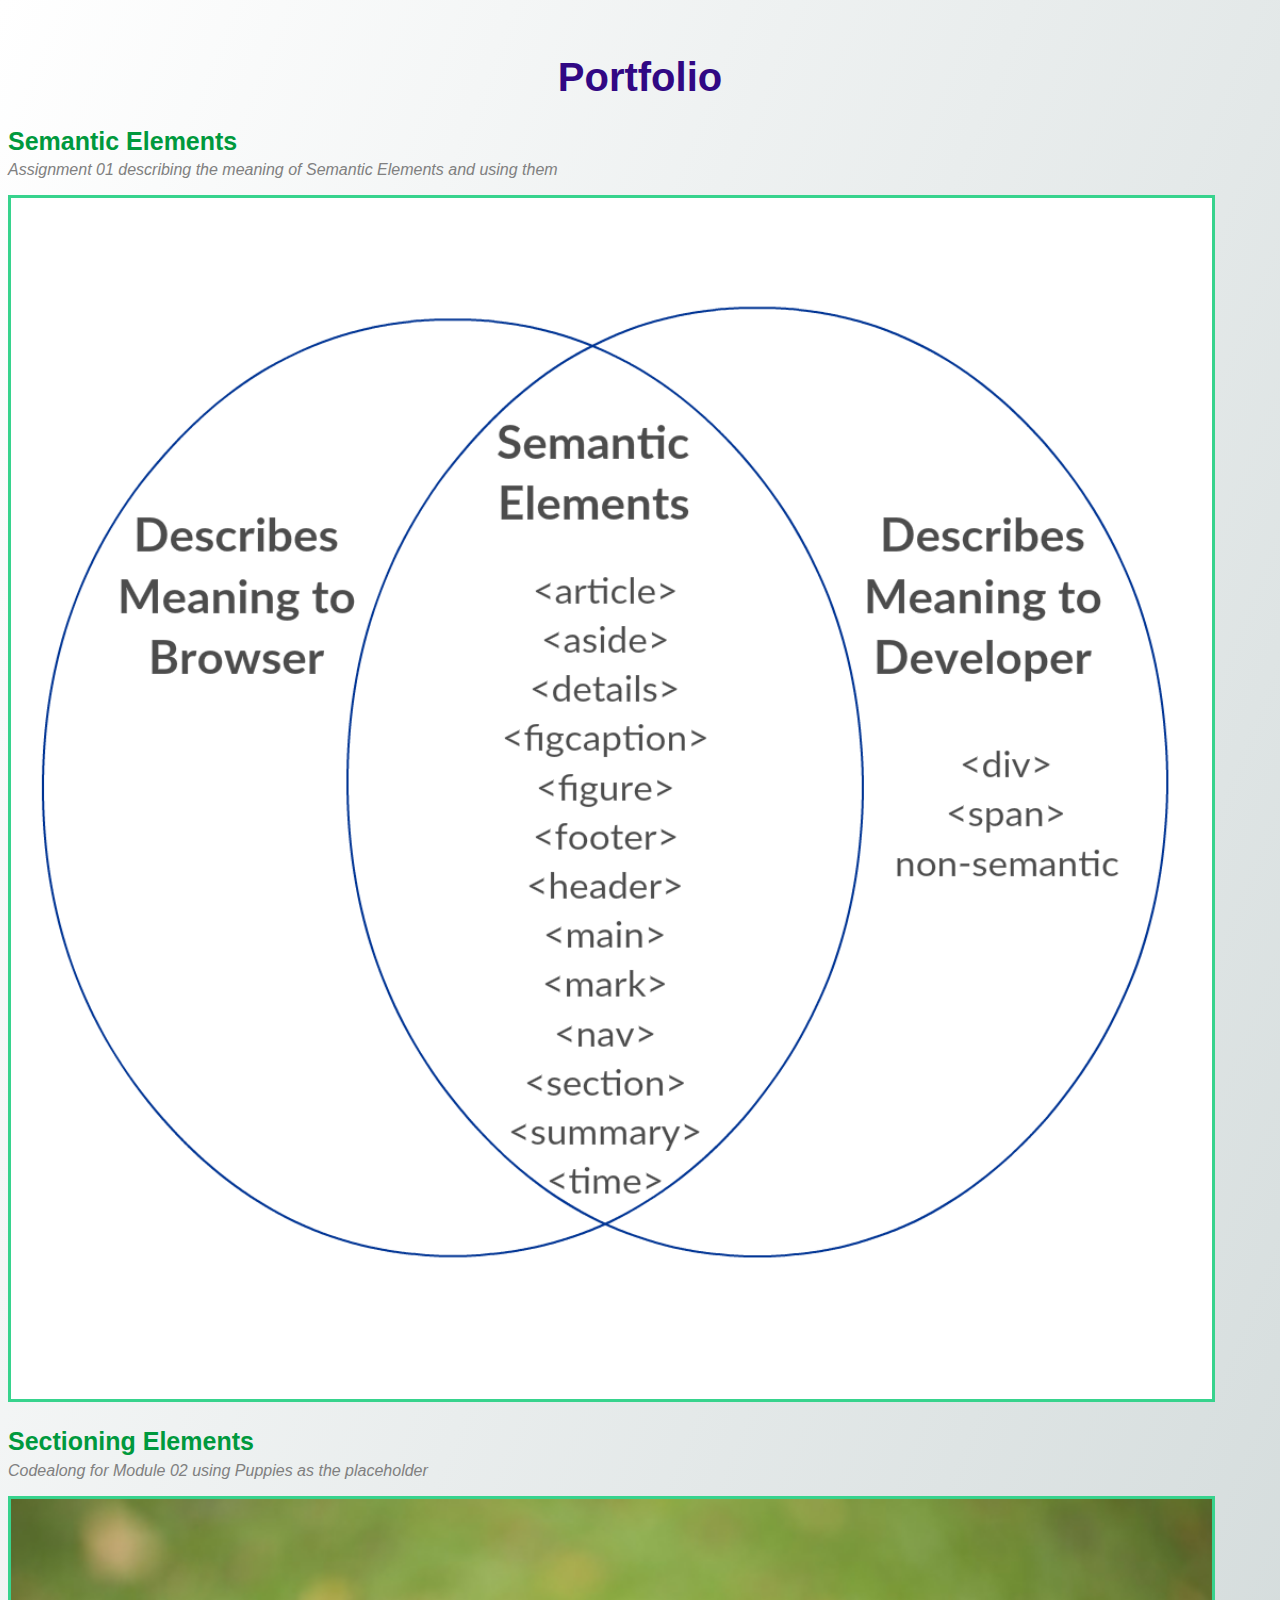
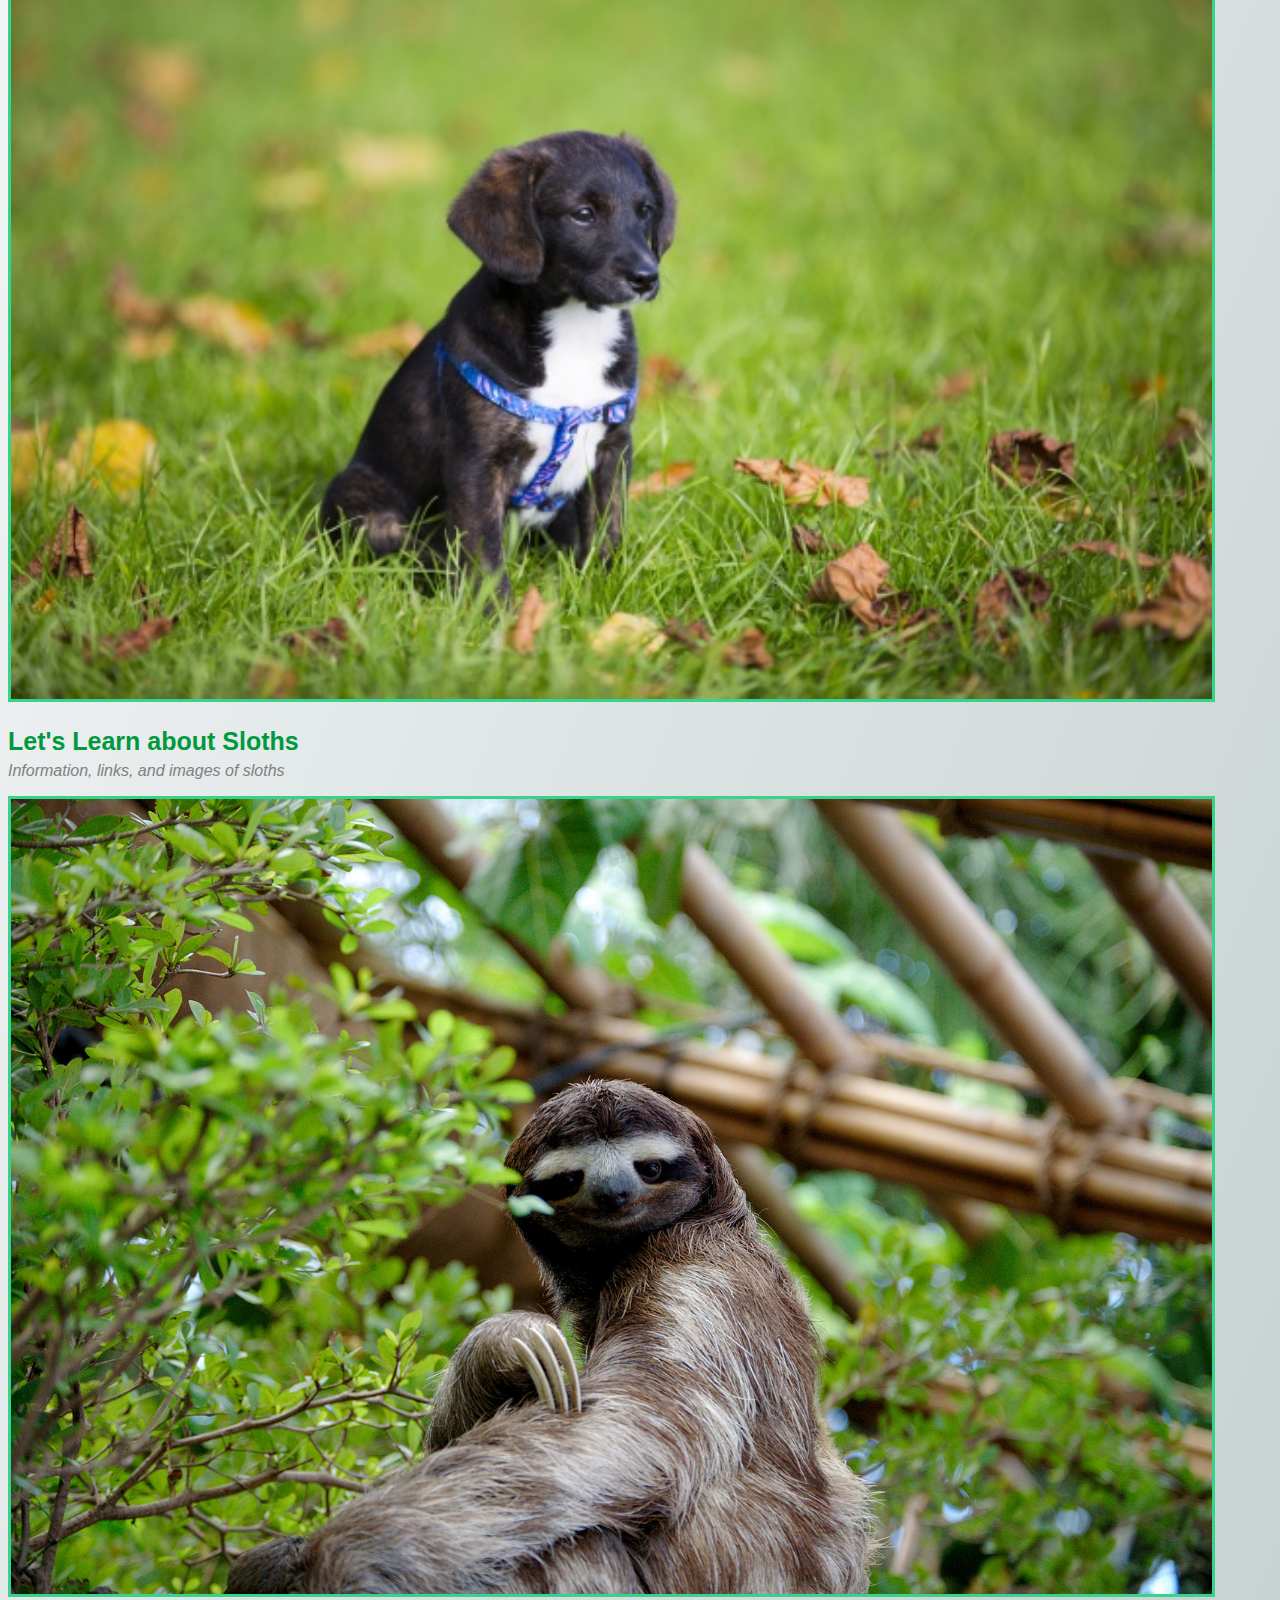
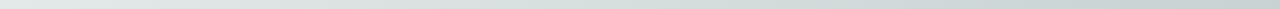
==== index.html @ 53009c70 "add google fonts link" ====
<!DOCTYPE html>
<html lang="en">
  <head>
    <meta charset="utf-8">
    <title>Porfolio Site</title>
    <link href="https://fonts.googleapis.com/css?family=Concert+One|Noto+Sans" rel="stylesheet">
    <link rel="stylesheet" href="https://use.fontawesome.com/releases/v5.7.1/css/all.css" integrity="sha384-fnmOCqbTlWIlj8LyTjo7mOUStjsKC4pOpQbqyi7RrhN7udi9RwhKkMHpvLbHG9Sr" crossorigin="anonymous">
    <link rel="stylesheet" type="text/css" href="styles/stylesheet.css">
  </head>
  <body>
    <header>
      <nav>
        <a id="main-nav-links" href="about-me.html"><i class="far fa-user"></i></a>
      </nav>
      <h1>Portfolio</h1>
    </header>

    <article>
      <!--note: will want to do two tiles in a row at one point-->
    <section class="tiles">
      <a class="header" href="semantic-elements.html"><h2>Semantic Elements</h2></a>
      <p class="description">Assignment 01 describing the meaning of Semantic Elements and using them</p>
      <img src="images/semantic-image.png" alt="Semantic Elements Venn Diagram. The first section is titled Describes Meaning to the Browser. The second section is titled Describes Meaning to the Developer with the points: <div>, <span>, and non-semantic elements. The sectioning combining Describes Meaning to Browser and Describes Meaning to Developer is titled Sectioning Elements. The points under Semantic Elements are: <article>, <aside>, <details>, <figcaption>, <figure>, <footer>, <header>, <main>, <mark>, <nav>, <section>, <summary>, and <time>.">
    </section>

    <section class="tiles">
      <a class="header" href="sectioning-elements.html"><h2>Sectioning Elements</h2></a>
      <p class="description">Codealong for Module 02 using Puppies as the placeholder</p>
      <img src="images/puppy.jpg" alt="Adorable image of a pupply with black fur in the lawn with fallen leaves">
    </section>

    <section class="tiles">
      <a class="header" href="learn-sloths.html"><h2>Let's Learn about Sloths</h2></a>
      <p class="description">Information, links, and images of sloths</p>
      <img src="images/sloth-model.jpg" alt="Image of a sloth looking over his shoulder, torso up, presumably in an enclosure">
    </section>
    </article>

  </body>
</html>
---- styles/stylesheet.css ----
/* RGB color palette
inchworm: rgba(171, 232, 92, 1);
mountain-meadow: rgba(55, 211, 141, 1);
cg-blue: rgba(16, 128, 165, 1);
pixie-powder: rgba(49, 8, 132, 1);
north-texas-green: rgba(0, 153, 61, 1);

midnight: rgba(105, 30, 115, 1);

*/

/*links for everything else*/
a{
  color: rgba(55, 211, 141, 1);
  text-decoration: none;
}
a:visited{
  color: rgba(55, 211, 141, 1);
}
a:hover{
  color: rgba(171, 232, 92, 1);
}
#main-nav-links{
  color: rgba(55, 211, 141, 1);
  font-size: 15px;
  padding: .5rem;
  text-decoration: none;
  display: inline-block;
}
#main-nav-links:hover{
  color:rgba(171, 232, 92, 1);
}
/*title/links for pages inside site*/
h2{
  color: rgba(0, 153, 61, 1);
  text-decoration: none;
  font-size: 25px;
}
h2:hover{
  color:rgba(55, 211, 141, 1);
}
/*tiles of homepage*/
.tiles{
  width: 95%;
}
/*p description under links on index.html*/
.description{
  font-style:italic;
  color: grey;
  margin-top: -15px;
}
/*font for body*/
body{
  font-family: Arial;
  background-image: linear-gradient(to bottom right, white, rgba(200, 210, 210, 1));
}
/*code in semantics site*/
code{
  font-size:15px;
  color:white;
  background-color: black;
}
/*h1 - heading*/
h1{
  color: rgba(49, 8, 132, 1);
  font-size: 40px;
  text-align: center;
}
/*h3 in dummy1, 2, and puppy (as article&aside headers)*/
h3{
  font-style: italic;
  text-indent: 23px;
}
/*h4 in about me, semantic elements, and sloths*/
h4{
  color: rgba(0, 128, 165, 1);
  font-size: 20px;
  margin-bottom: -10px;
}
/*ul in sloths and puppies*/
ul{
  list-style-type: circle;
  line-height: 200%;
}
#readings{
  line-height: 15px;
}
/*images in sloths and semantic elements*/
img{
  width:100%;
  border-style:solid;
  border-color: rgba(55, 211, 141, 1);
}
footer{
  color: grey;
  line-height: 0px;
  margin-top: 80px;
}
details{
  font-size:15px;
  font-style: italic;
  color: rgba(0, 153, 61, 1);
}
sup{
  font-size: 10px;
}
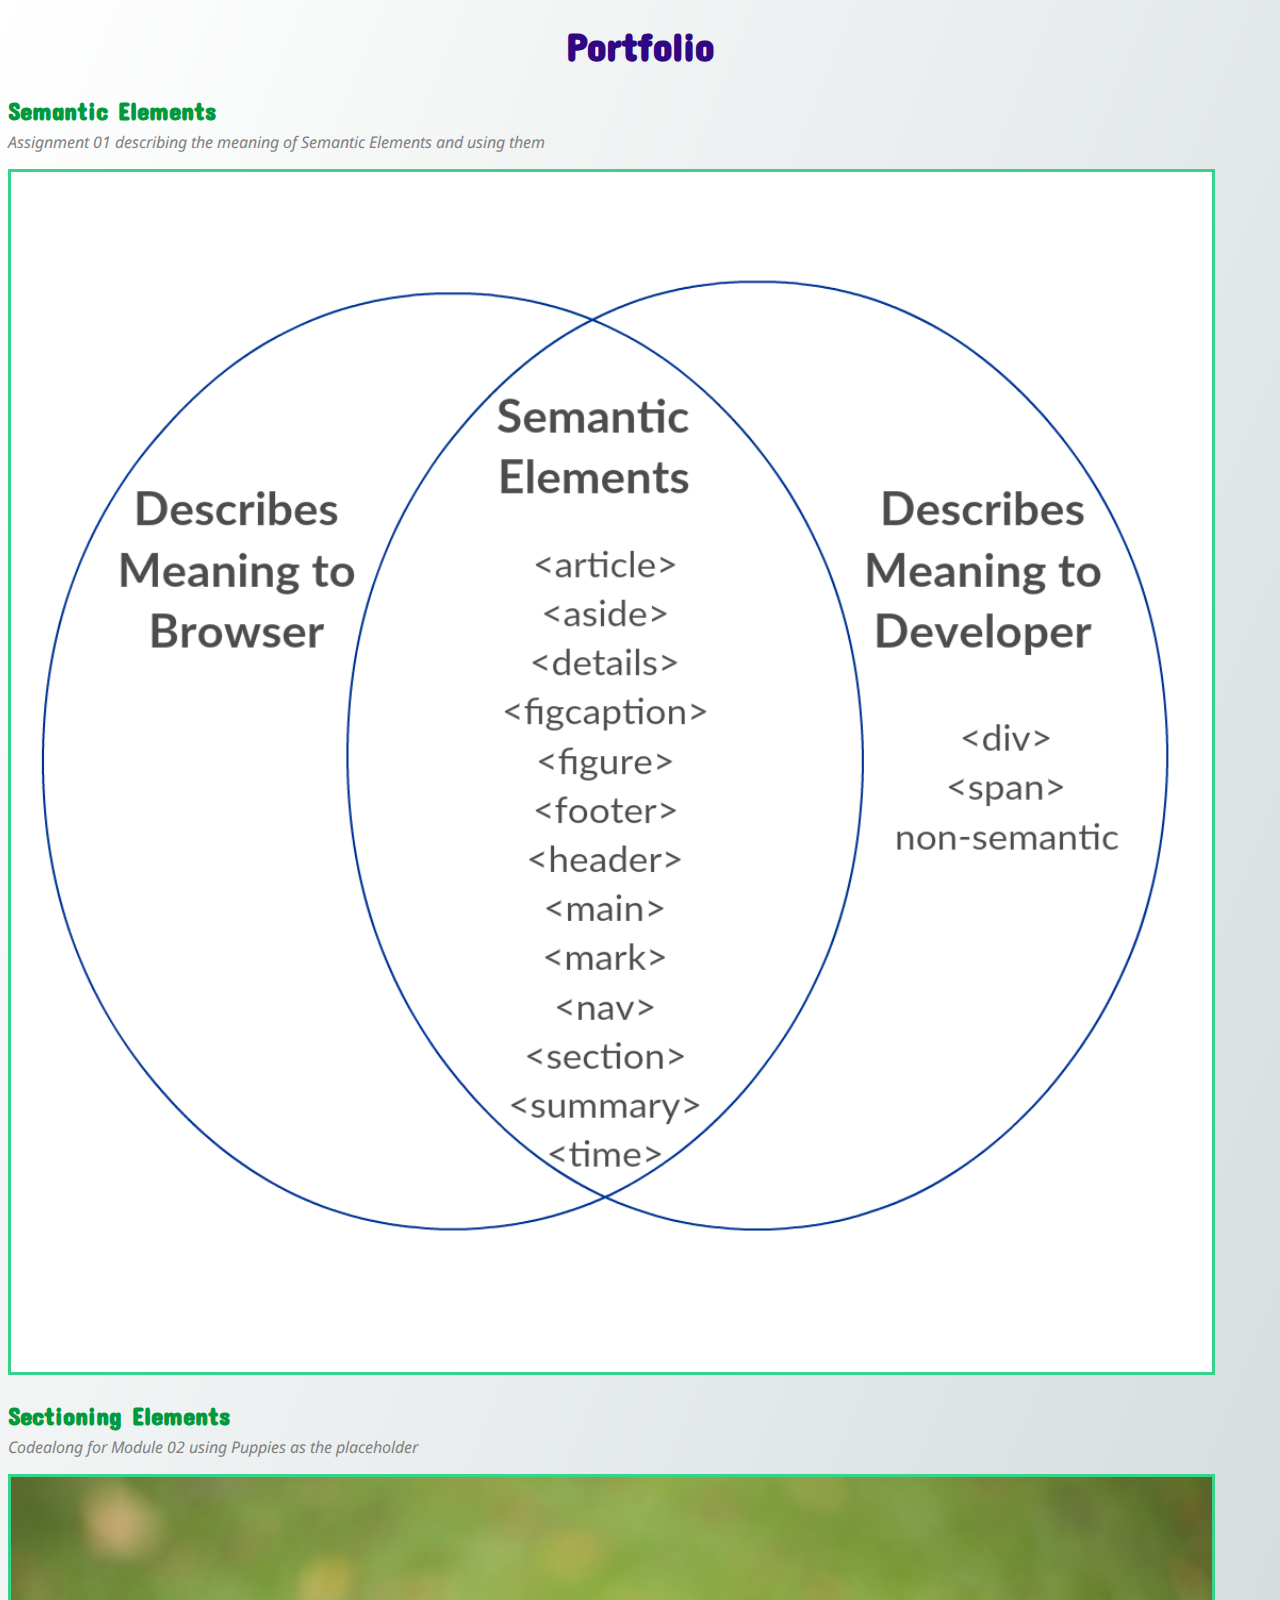
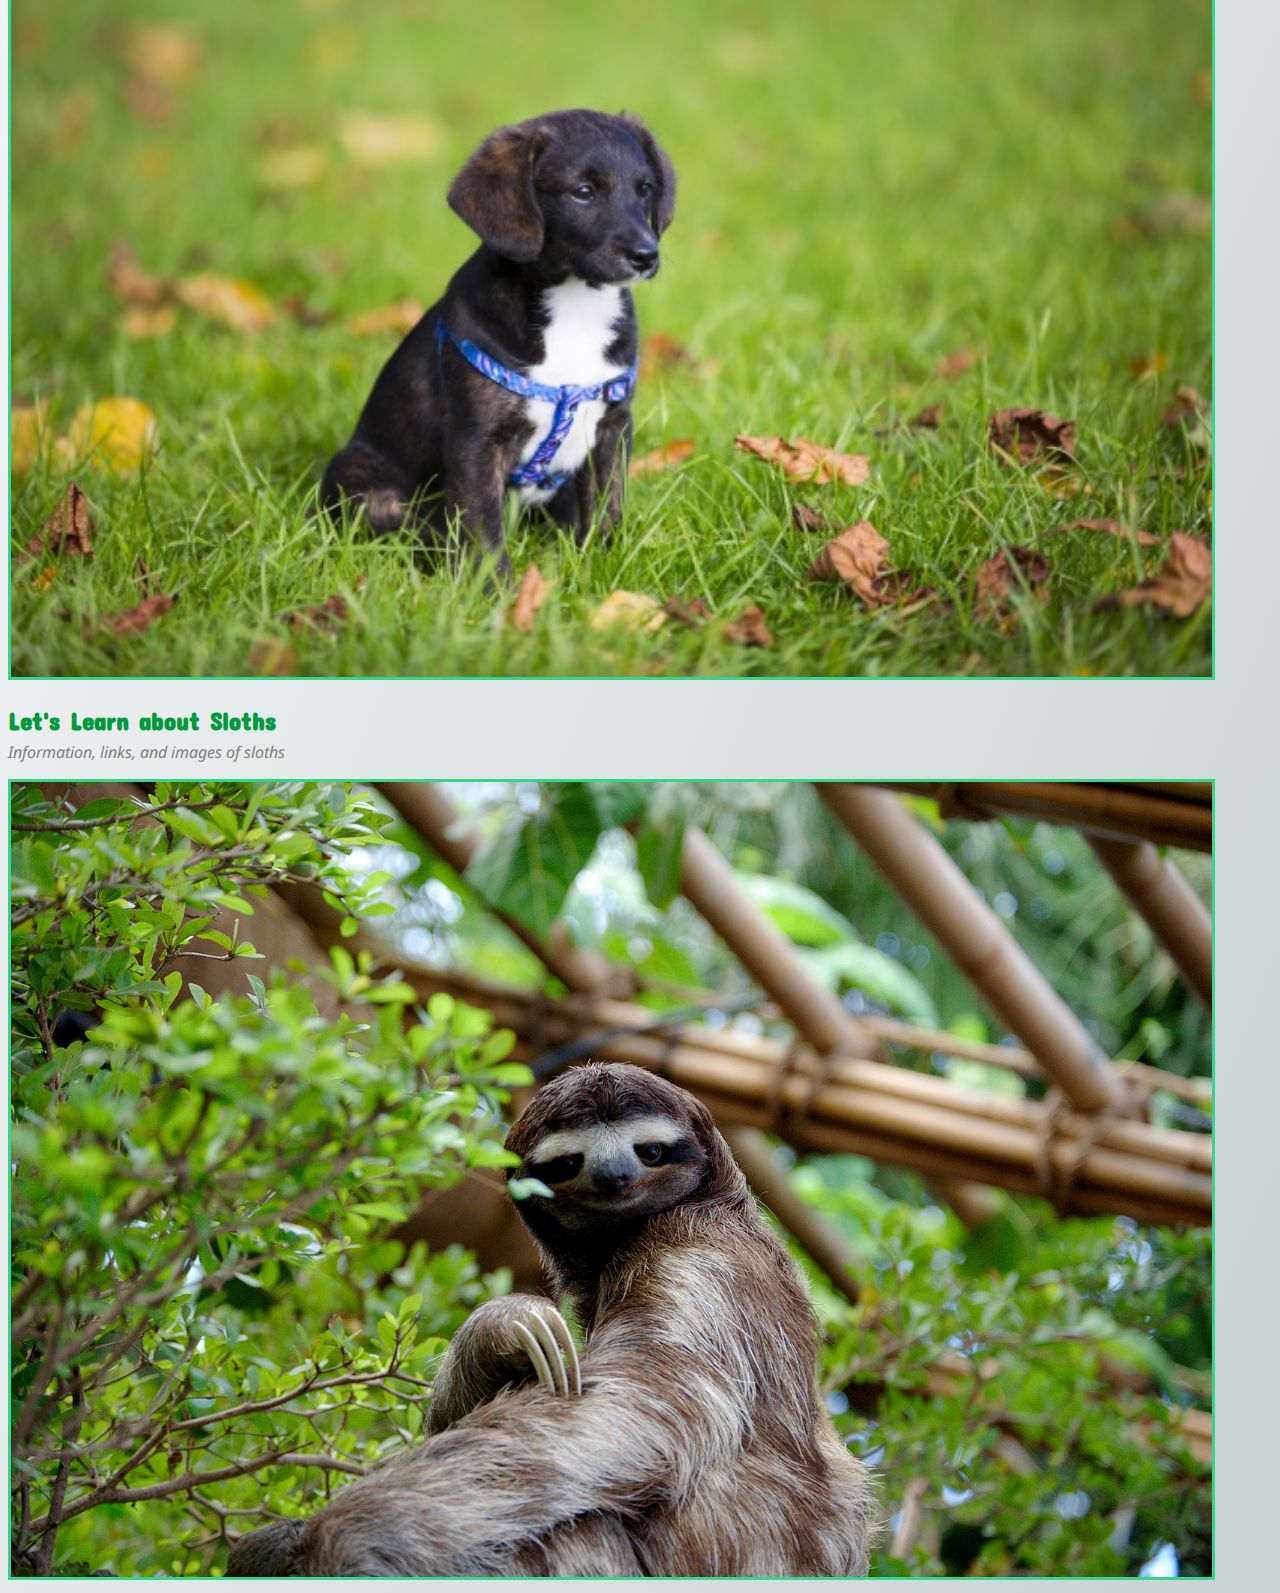
==== commit 5794a7c8: "added div with id grid to start work on flexbox" ====
--- a/index.html
+++ b/index.html
@@ -15,26 +15,26 @@
       <h1>Portfolio</h1>
     </header>
 
-    <article>
+    <div id="grid">
       <!--note: will want to do two tiles in a row at one point-->
-    <section class="tiles">
-      <a class="header" href="semantic-elements.html"><h2>Semantic Elements</h2></a>
-      <p class="description">Assignment 01 describing the meaning of Semantic Elements and using them</p>
-      <img src="images/semantic-image.png" alt="Semantic Elements Venn Diagram. The first section is titled Describes Meaning to the Browser. The second section is titled Describes Meaning to the Developer with the points: <div>, <span>, and non-semantic elements. The sectioning combining Describes Meaning to Browser and Describes Meaning to Developer is titled Sectioning Elements. The points under Semantic Elements are: <article>, <aside>, <details>, <figcaption>, <figure>, <footer>, <header>, <main>, <mark>, <nav>, <section>, <summary>, and <time>.">
-    </section>
+      <section class="tiles">
+        <a class="header" href="semantic-elements.html"><h2>Semantic Elements</h2></a>
+        <p class="description">Assignment 01 describing the meaning of Semantic Elements and using them</p>
+        <img src="images/semantic-image.png" alt="Semantic Elements Venn Diagram. The first section is titled Describes Meaning to the Browser. The second section is titled Describes Meaning to the Developer with the points: <div>, <span>, and non-semantic elements. The sectioning combining Describes Meaning to Browser and Describes Meaning to Developer is titled Sectioning Elements. The points under Semantic Elements are: <article>, <aside>, <details>, <figcaption>, <figure>, <footer>, <header>, <main>, <mark>, <nav>, <section>, <summary>, and <time>.">
+        </section>
 
-    <section class="tiles">
-      <a class="header" href="sectioning-elements.html"><h2>Sectioning Elements</h2></a>
-      <p class="description">Codealong for Module 02 using Puppies as the placeholder</p>
-      <img src="images/puppy.jpg" alt="Adorable image of a pupply with black fur in the lawn with fallen leaves">
-    </section>
+        <section class="tiles">
+          <a class="header" href="sectioning-elements.html"><h2>Sectioning Elements</h2></a>
+          <p class="description">Codealong for Module 02 using Puppies as the placeholder</p>
+          <img src="images/puppy.jpg" alt="Adorable image of a pupply with black fur in the lawn with fallen leaves">
+        </section>
 
-    <section class="tiles">
-      <a class="header" href="learn-sloths.html"><h2>Let's Learn about Sloths</h2></a>
-      <p class="description">Information, links, and images of sloths</p>
-      <img src="images/sloth-model.jpg" alt="Image of a sloth looking over his shoulder, torso up, presumably in an enclosure">
-    </section>
-    </article>
+        <section class="tiles">
+          <a class="header" href="learn-sloths.html"><h2>Let's Learn about Sloths</h2></a>
+          <p class="description">Information, links, and images of sloths</p>
+          <img src="images/sloth-model.jpg" alt="Image of a sloth looking over his shoulder, torso up, presumably in an enclosure">
+        </section>
+      </div>
 
   </body>
 </html>
--- a/styles/stylesheet.css
+++ b/styles/stylesheet.css
@@ -4,11 +4,7 @@
 cg-blue: rgba(16, 128, 165, 1);
 pixie-powder: rgba(49, 8, 132, 1);
 north-texas-green: rgba(0, 153, 61, 1);
-
-midnight: rgba(105, 30, 115, 1);
-
 */
-
 /*links for everything else*/
 a{
   color: rgba(55, 211, 141, 1);
@@ -32,6 +28,7 @@
 }
 /*title/links for pages inside site*/
 h2{
+  font-family: 'Concert One', 'Noto Sans', sans-serif;
   color: rgba(0, 153, 61, 1);
   text-decoration: none;
   font-size: 25px;
@@ -51,7 +48,7 @@
 }
 /*font for body*/
 body{
-  font-family: Arial;
+  font-family: 'Noto Sans', Arial, sans-serif;
   background-image: linear-gradient(to bottom right, white, rgba(200, 210, 210, 1));
 }
 /*code in semantics site*/
@@ -63,17 +60,21 @@
 /*h1 - heading*/
 h1{
   color: rgba(49, 8, 132, 1);
+  font-family: 'Concert One', cursive, sans-serif;
   font-size: 40px;
   text-align: center;
+  margin-top: -.5rem;
 }
 /*h3 in dummy1, 2, and puppy (as article&aside headers)*/
 h3{
+  font-family: 'Concert One', 'Noto Sans', sans-serif;
   font-style: italic;
   text-indent: 23px;
 }
 /*h4 in about me, semantic elements, and sloths*/
 h4{
   color: rgba(0, 128, 165, 1);
+  font-family: 'Concert One', 'Noto Sans', sans-serif;
   font-size: 20px;
   margin-bottom: -10px;
 }
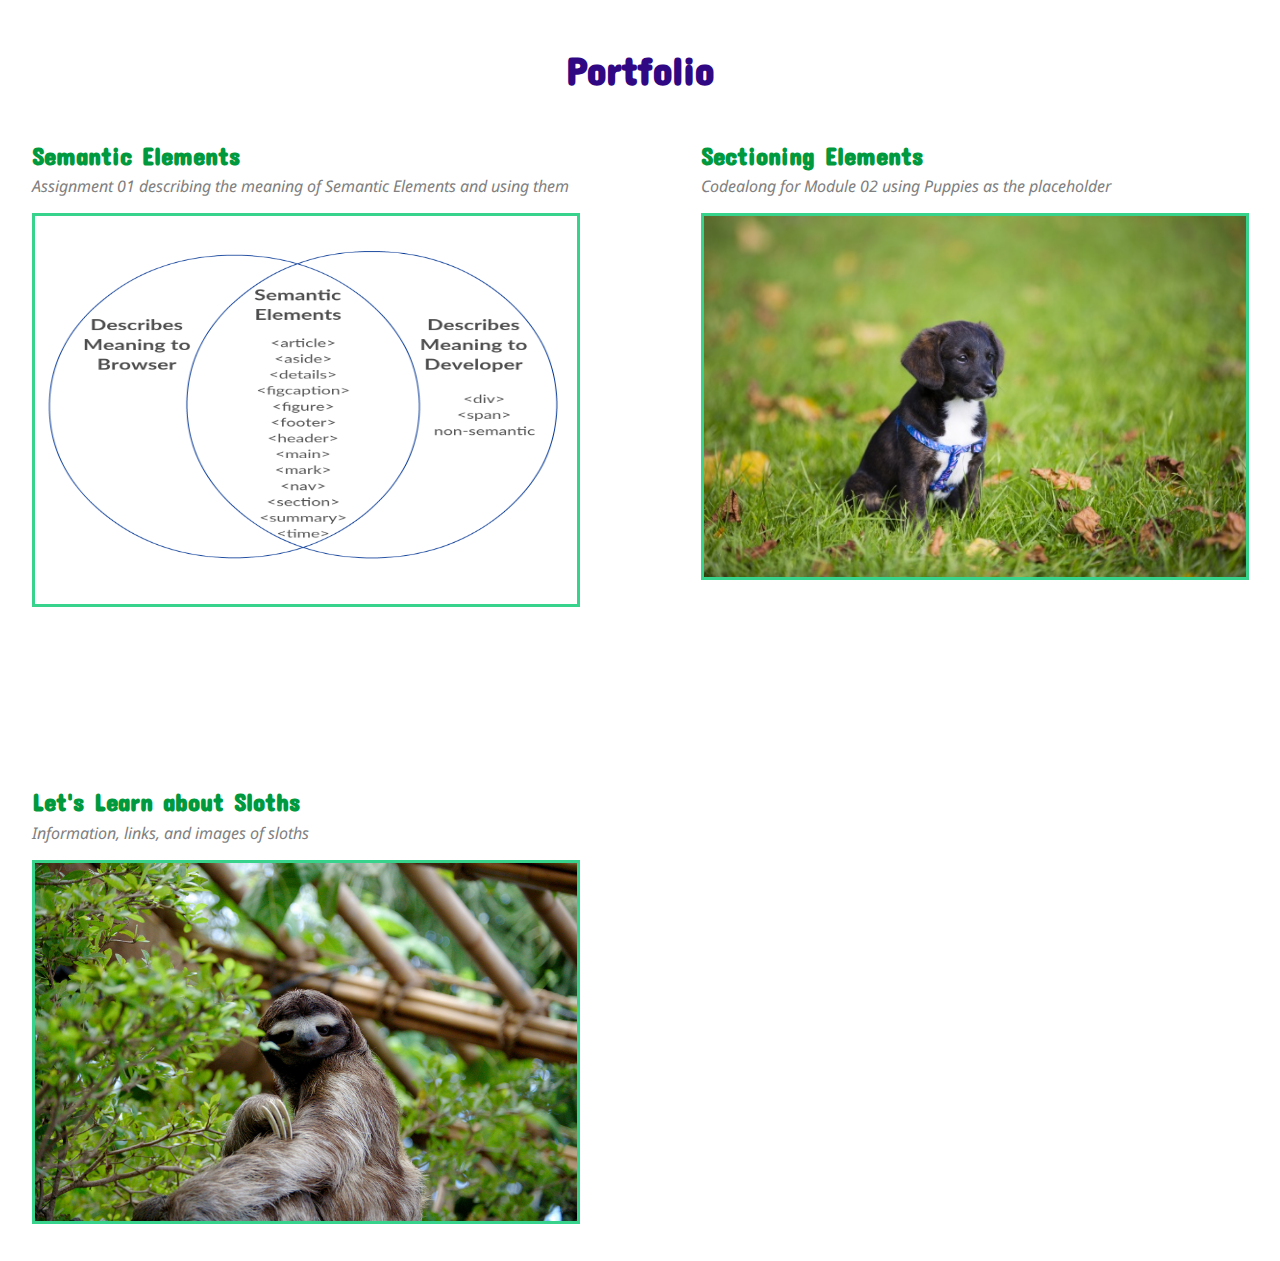
==== commit 29d3e8df: "add classes to images in grid for transition" ====
--- a/index.html
+++ b/index.html
@@ -15,24 +15,24 @@
       <h1>Portfolio</h1>
     </header>
 
-    <div id="grid">
+    <div class="grid">
       <!--note: will want to do two tiles in a row at one point-->
       <section class="tiles">
         <a class="header" href="semantic-elements.html"><h2>Semantic Elements</h2></a>
         <p class="description">Assignment 01 describing the meaning of Semantic Elements and using them</p>
-        <img src="images/semantic-image.png" alt="Semantic Elements Venn Diagram. The first section is titled Describes Meaning to the Browser. The second section is titled Describes Meaning to the Developer with the points: <div>, <span>, and non-semantic elements. The sectioning combining Describes Meaning to Browser and Describes Meaning to Developer is titled Sectioning Elements. The points under Semantic Elements are: <article>, <aside>, <details>, <figcaption>, <figure>, <footer>, <header>, <main>, <mark>, <nav>, <section>, <summary>, and <time>.">
+        <img class="tiles-images" src="images/semantic-image.png" alt="Semantic Elements Venn Diagram. The first section is titled Describes Meaning to the Browser. The second section is titled Describes Meaning to the Developer with the points: <div>, <span>, and non-semantic elements. The sectioning combining Describes Meaning to Browser and Describes Meaning to Developer is titled Sectioning Elements. The points under Semantic Elements are: <article>, <aside>, <details>, <figcaption>, <figure>, <footer>, <header>, <main>, <mark>, <nav>, <section>, <summary>, and <time>." height="60%">
         </section>
 
         <section class="tiles">
           <a class="header" href="sectioning-elements.html"><h2>Sectioning Elements</h2></a>
           <p class="description">Codealong for Module 02 using Puppies as the placeholder</p>
-          <img src="images/puppy.jpg" alt="Adorable image of a pupply with black fur in the lawn with fallen leaves">
+          <img class="tiles-images" src="images/puppy.jpg" alt="Adorable image of a pupply with black fur in the lawn with fallen leaves">
         </section>
 
         <section class="tiles">
           <a class="header" href="learn-sloths.html"><h2>Let's Learn about Sloths</h2></a>
           <p class="description">Information, links, and images of sloths</p>
-          <img src="images/sloth-model.jpg" alt="Image of a sloth looking over his shoulder, torso up, presumably in an enclosure">
+          <img class="tiles-images" src="images/sloth-model.jpg" alt="Image of a sloth looking over his shoulder, torso up, presumably in an enclosure">
         </section>
       </div>
 
--- a/styles/stylesheet.css
+++ b/styles/stylesheet.css
@@ -5,6 +5,12 @@
 pixie-powder: rgba(49, 8, 132, 1);
 north-texas-green: rgba(0, 153, 61, 1);
 */
+/*font for body*/
+body{
+  font-family: 'Noto Sans', Arial, sans-serif;
+  /*background-image: linear-gradient(to bottom right, white, rgba(200, 210, 210, 1));*/
+  padding: 1.5rem;
+}
 /*links for everything else*/
 a{
   color: rgba(55, 211, 141, 1);
@@ -37,19 +43,19 @@
   color:rgba(55, 211, 141, 1);
 }
 /*tiles of homepage*/
+.grid{
+  display: flex;
+  flex-flow: row wrap;
+  justify-content: space-between;
+}
 .tiles{
-  width: 95%;
+  width: 45%;
 }
 /*p description under links on index.html*/
 .description{
   font-style:italic;
   color: grey;
   margin-top: -15px;
-}
-/*font for body*/
-body{
-  font-family: 'Noto Sans', Arial, sans-serif;
-  background-image: linear-gradient(to bottom right, white, rgba(200, 210, 210, 1));
 }
 /*code in semantics site*/
 code{
@@ -66,16 +72,17 @@
   margin-top: -.5rem;
 }
 /*h3 in dummy1, 2, and puppy (as article&aside headers)*/
-h3{
+h4{
   font-family: 'Concert One', 'Noto Sans', sans-serif;
   font-style: italic;
+  font-size: 20px;
   text-indent: 23px;
 }
 /*h4 in about me, semantic elements, and sloths*/
-h4{
+h3{
   color: rgba(0, 128, 165, 1);
   font-family: 'Concert One', 'Noto Sans', sans-serif;
-  font-size: 20px;
+  font-size: 25px;
   margin-bottom: -10px;
 }
 /*ul in sloths and puppies*/
@@ -88,14 +95,16 @@
 }
 /*images in sloths and semantic elements*/
 img{
-  width:100%;
+  width:99%;
   border-style:solid;
   border-color: rgba(55, 211, 141, 1);
 }
 footer{
   color: grey;
   line-height: 0px;
-  margin-top: 80px;
+  font-size: 13px;
+  display: flex;
+  align-items: baseline;
 }
 details{
   font-size:15px;
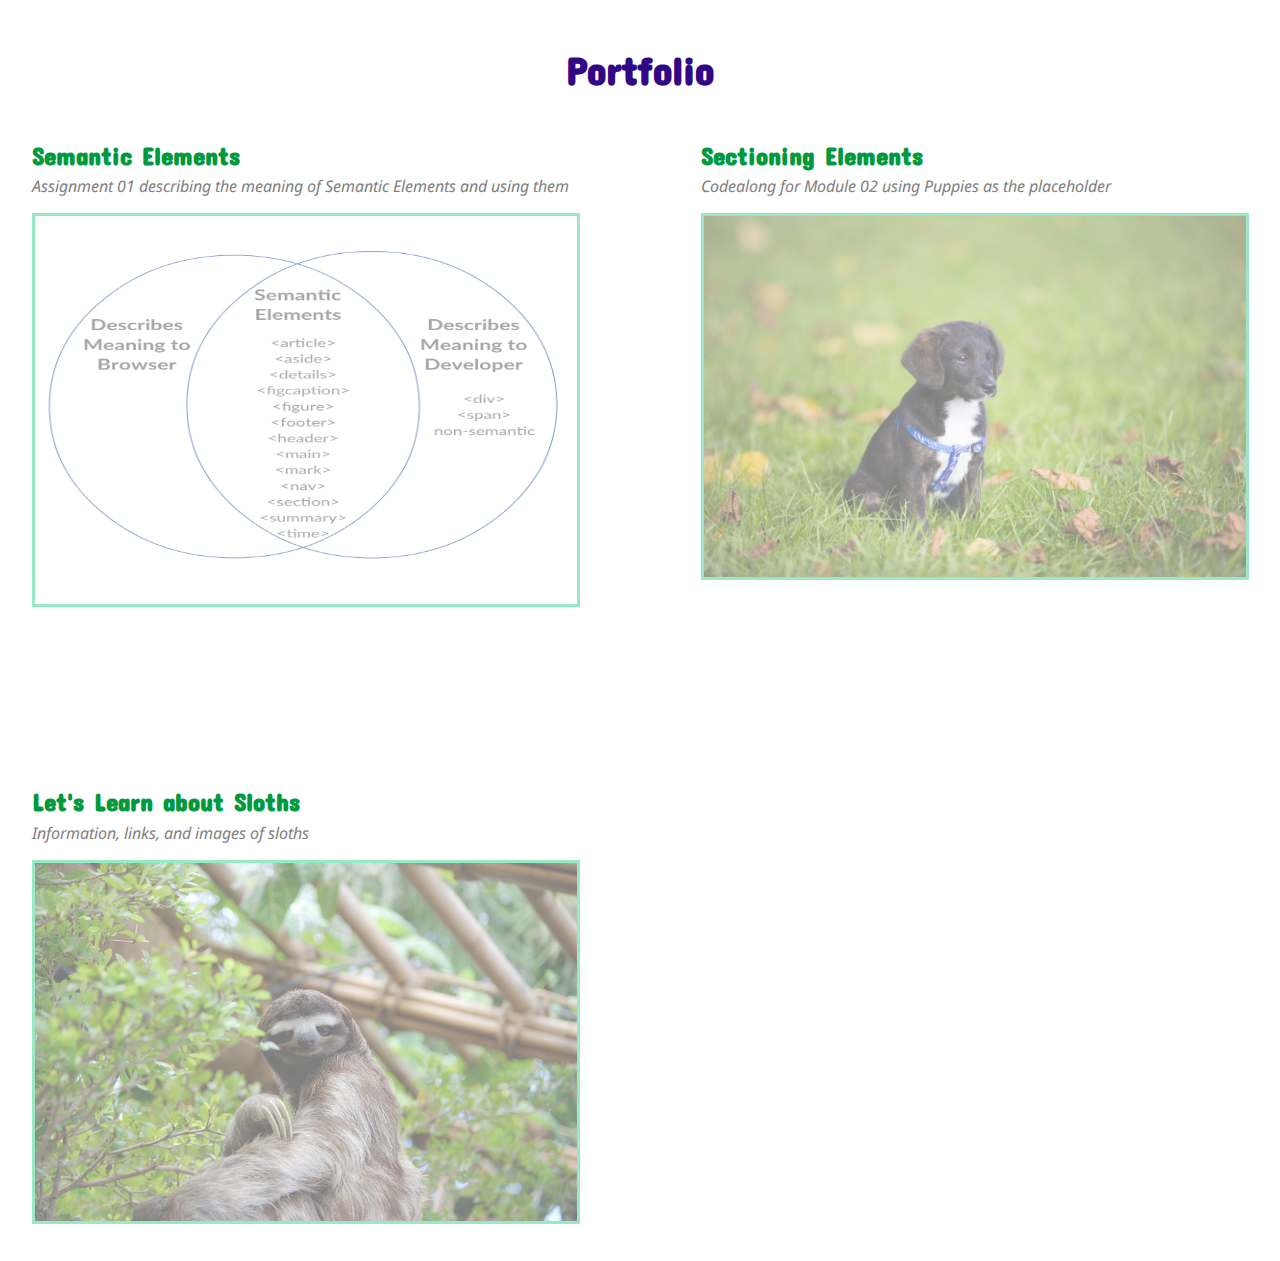
==== commit 8cca6ac3: "change main-nav-links to classes and not id" ====
--- a/index.html
+++ b/index.html
@@ -10,7 +10,7 @@
   <body>
     <header>
       <nav>
-        <a id="main-nav-links" href="about-me.html"><i class="far fa-user"></i></a>
+        <a class="main-nav-links" href="about-me.html"><i class="far fa-user"></i></a>
       </nav>
       <h1>Portfolio</h1>
     </header>
--- a/styles/stylesheet.css
+++ b/styles/stylesheet.css
@@ -22,15 +22,21 @@
 a:hover{
   color: rgba(171, 232, 92, 1);
 }
-#main-nav-links{
+.main-nav-links{
   color: rgba(55, 211, 141, 1);
-  font-size: 15px;
+  font-size: 1rem;
   padding: .5rem;
   text-decoration: none;
   display: inline-block;
-}
-#main-nav-links:hover{
+  text-shadow: 2px 2px 6px white;
+  transition-property: opacity;
+  transition-duration: 1s;
+  transition-timing-function: ease;
+  transition-delay: 0s;
+}
+.main-nav-links:hover{
   color:rgba(171, 232, 92, 1);
+  text-shadow: 2px 2px 6px rgb(236, 235, 235);
 }
 /*title/links for pages inside site*/
 h2{
@@ -38,9 +44,14 @@
   color: rgba(0, 153, 61, 1);
   text-decoration: none;
   font-size: 25px;
+    transition-property: font-size;
+    transition-duration: 1s;
+    transition-timing-function: ease-in-out;
+    transition-delay: 0s;
 }
 h2:hover{
   color:rgba(55, 211, 141, 1);
+  font-size: 30px;
 }
 /*tiles of homepage*/
 .grid{
@@ -50,6 +61,16 @@
 }
 .tiles{
   width: 45%;
+}
+.tiles-images{
+  opacity: 0.5;
+  transition-property: opacity;
+  transition-duration: 1s;
+  transition-timing-function: ease;
+  transition-delay: 0s;
+}
+.tiles-images:hover{
+  opacity: 1;
 }
 /*p description under links on index.html*/
 .description{
@@ -114,3 +135,76 @@
 sup{
   font-size: 10px;
 }
+/*.contact-me-button to go to contact-me.html form*/
+/*contact-me.html form*/
+button, input, select, textarea{
+  font-family: inherit;
+  font-size: 100%;
+  display: block;
+  margin: 1rem;
+}
+input{
+  border-radius: 0.5rem;
+  width: 20rem;
+  height: 1.5rem;
+}
+input[type=submit]{
+  width: 100%;
+  background-color: rgba(0, 128, 165, 1);
+  height: 3rem;
+  margin: 0rem;
+}
+fieldset{
+  border: none;
+}
+fieldset input{
+  display: inline;
+}
+.checkbox input {
+  position: absolute;
+  opacity: 0;
+  cursor: pointer;
+  height: 0;
+  width: 0;
+}
+/*customize labels*/
+.checkbox label{
+  display: block;
+  position: relative;
+  padding-left: 35px;
+  margin-top: 12px;
+  cursor: pointer;
+  user-select: none;
+}
+/*customize checkboxes*/
+.checkmark {
+  position: absolute;
+  top: -4px;
+  left: 0;
+  height: 25px;
+  width: 25px;
+  background-color: lightGray;
+}
+.checkbox label:hover input ~ .checkmark{
+  background-color: rgba(171, 232, 92, 1);
+}
+.checkbox input:checked ~ .checkmark{
+  background-color: rgba(55, 211, 141, 1);
+}
+.checkmark:after{
+  content: "";
+  position: absolute;
+  display: none;
+}
+.checkmark:after{
+  display: block;
+}
+.checkbox .checkmark:after{
+  left: 9px;
+  top: 5px;
+  width: 5px;
+  height: 10px;
+  border: solid white;
+  border-width: 0 3px 3px 0;
+  transform: rotate(45deg);
+}
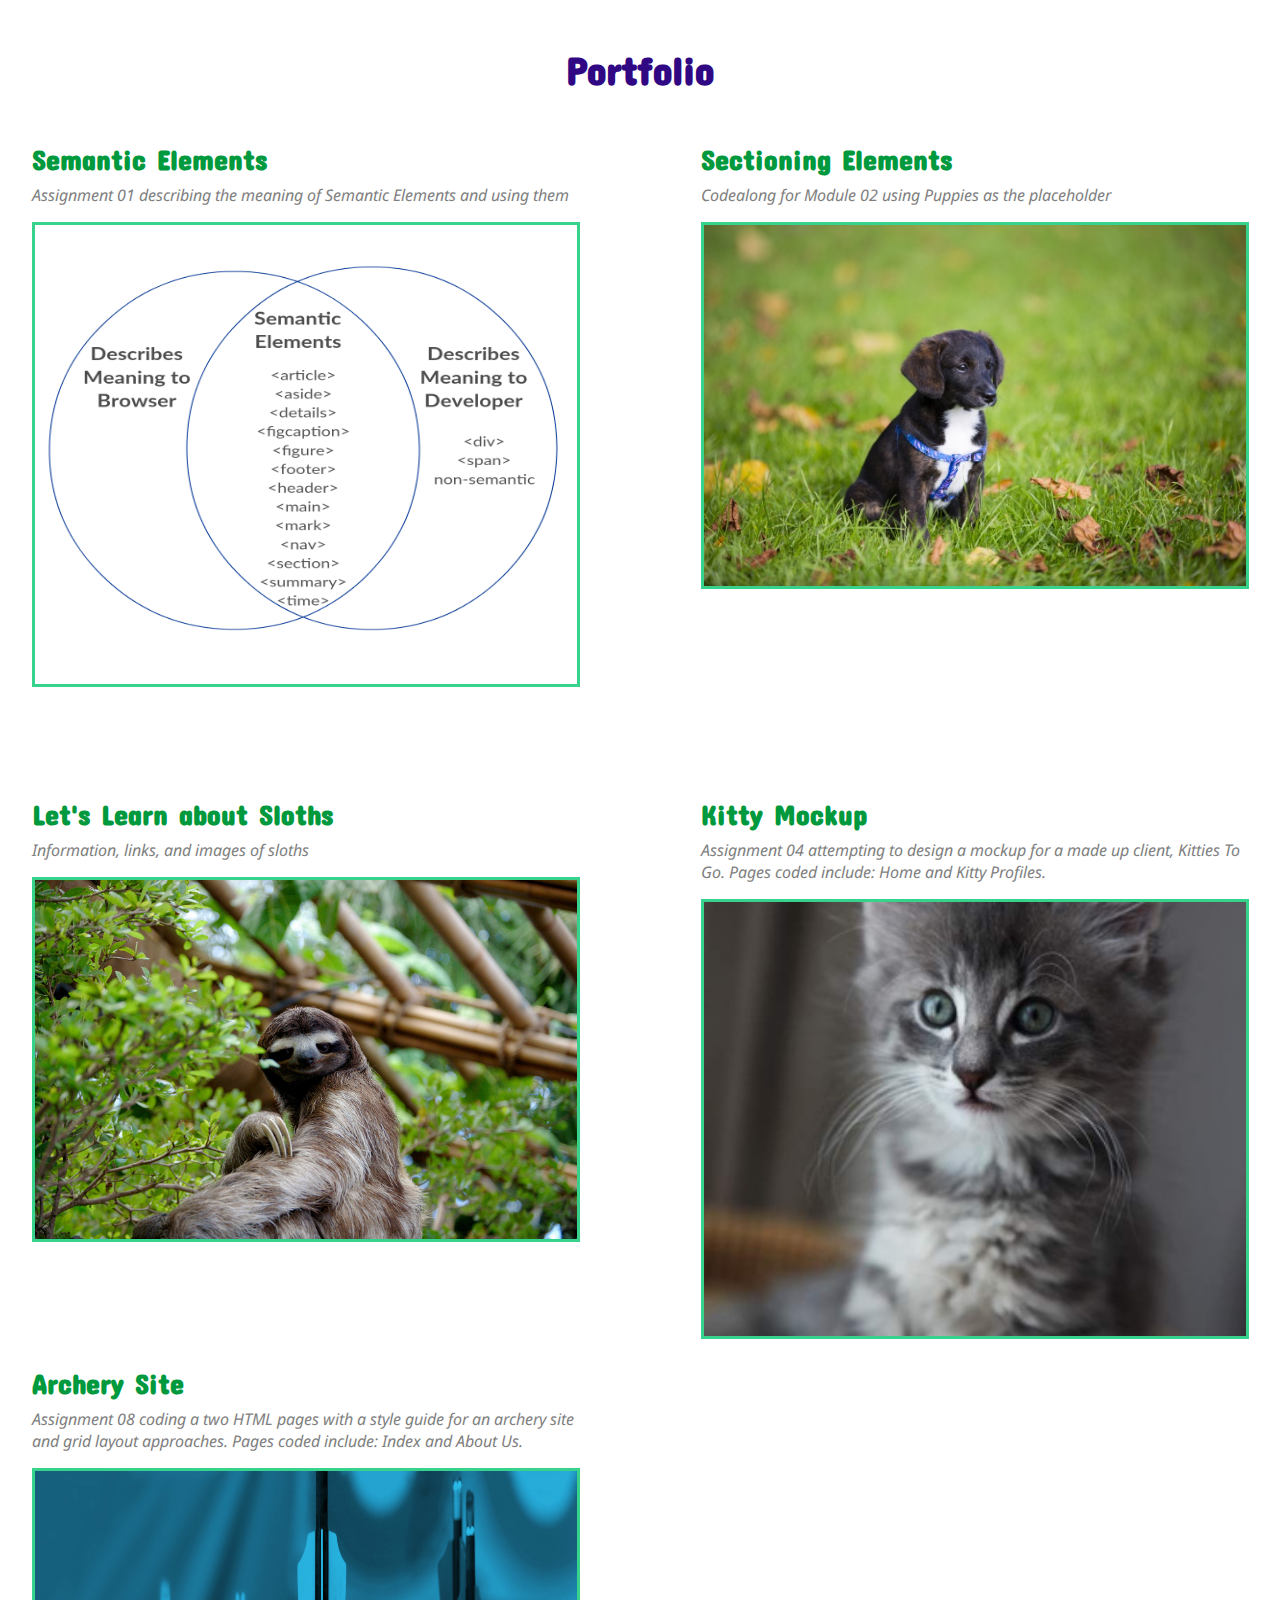
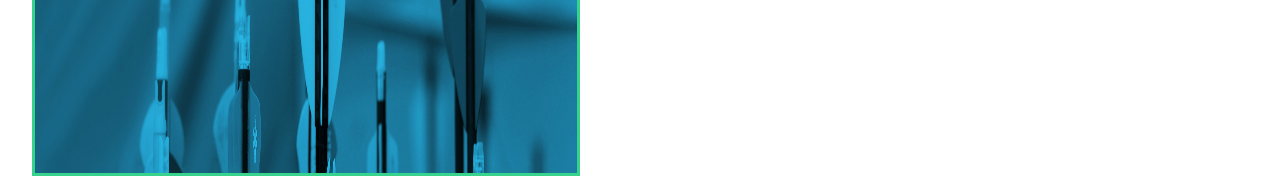
==== commit 959632c3: "add archery and kitty mockup links to index page" ====
--- a/index.html
+++ b/index.html
@@ -20,7 +20,7 @@
       <section class="tiles">
         <a class="header" href="semantic-elements.html"><h2>Semantic Elements</h2></a>
         <p class="description">Assignment 01 describing the meaning of Semantic Elements and using them</p>
-        <img class="tiles-images" src="images/semantic-image.png" alt="Semantic Elements Venn Diagram. The first section is titled Describes Meaning to the Browser. The second section is titled Describes Meaning to the Developer with the points: <div>, <span>, and non-semantic elements. The sectioning combining Describes Meaning to Browser and Describes Meaning to Developer is titled Sectioning Elements. The points under Semantic Elements are: <article>, <aside>, <details>, <figcaption>, <figure>, <footer>, <header>, <main>, <mark>, <nav>, <section>, <summary>, and <time>." height="60%">
+        <img class="tiles-images" src="images/semantic-image.png" alt="Semantic Elements Venn Diagram. The first section is titled Describes Meaning to the Browser. The second section is titled Describes Meaning to the Developer with the points: <div>, <span>, and non-semantic elements. The sectioning combining Describes Meaning to Browser and Describes Meaning to Developer is titled Sectioning Elements. The points under Semantic Elements are: <article>, <aside>, <details>, <figcaption>, <figure>, <footer>, <header>, <main>, <mark>, <nav>, <section>, <summary>, and <time>." height="70%">
         </section>
 
         <section class="tiles">
@@ -34,6 +34,18 @@
           <p class="description">Information, links, and images of sloths</p>
           <img class="tiles-images" src="images/sloth-model.jpg" alt="Image of a sloth looking over his shoulder, torso up, presumably in an enclosure">
         </section>
+
+        <section class="tiles">
+          <a class="header" href="kitty-mockup.html"><h2>Kitty Mockup</h2></a>
+          <p class="description">Assignment 04 attempting to design a mockup for a made up client, Kitties To Go. Pages coded include: Home and Kitty Profiles.</p>
+          <img class="tiles-images" src="images/lesson04-mock3-sidebar-cat.jpg" alt="">
+        </section>
+
+        <section class="tiles">
+          <a class="header" href="archery.html"><h2>Archery Site</h2></a>
+          <p class="description">Assignment 08 coding a two HTML pages with a style guide for an archery site and grid layout approaches. Pages coded include: Index and About Us.</p>
+          <img class="tiles-images" src="images/footerImage.jpg" alt="" height="100%">
+        </section>
       </div>
 
   </body>
--- a/styles/stylesheet.css
+++ b/styles/stylesheet.css
@@ -43,15 +43,10 @@
   font-family: 'Concert One', 'Noto Sans', sans-serif;
   color: rgba(0, 153, 61, 1);
   text-decoration: none;
-  font-size: 25px;
-    transition-property: font-size;
-    transition-duration: 1s;
-    transition-timing-function: ease-in-out;
-    transition-delay: 0s;
+  font-size: 1.75rem;
 }
 h2:hover{
   color:rgba(55, 211, 141, 1);
-  font-size: 30px;
 }
 /*tiles of homepage*/
 .grid{
@@ -61,16 +56,6 @@
 }
 .tiles{
   width: 45%;
-}
-.tiles-images{
-  opacity: 0.5;
-  transition-property: opacity;
-  transition-duration: 1s;
-  transition-timing-function: ease;
-  transition-delay: 0s;
-}
-.tiles-images:hover{
-  opacity: 1;
 }
 /*p description under links on index.html*/
 .description{
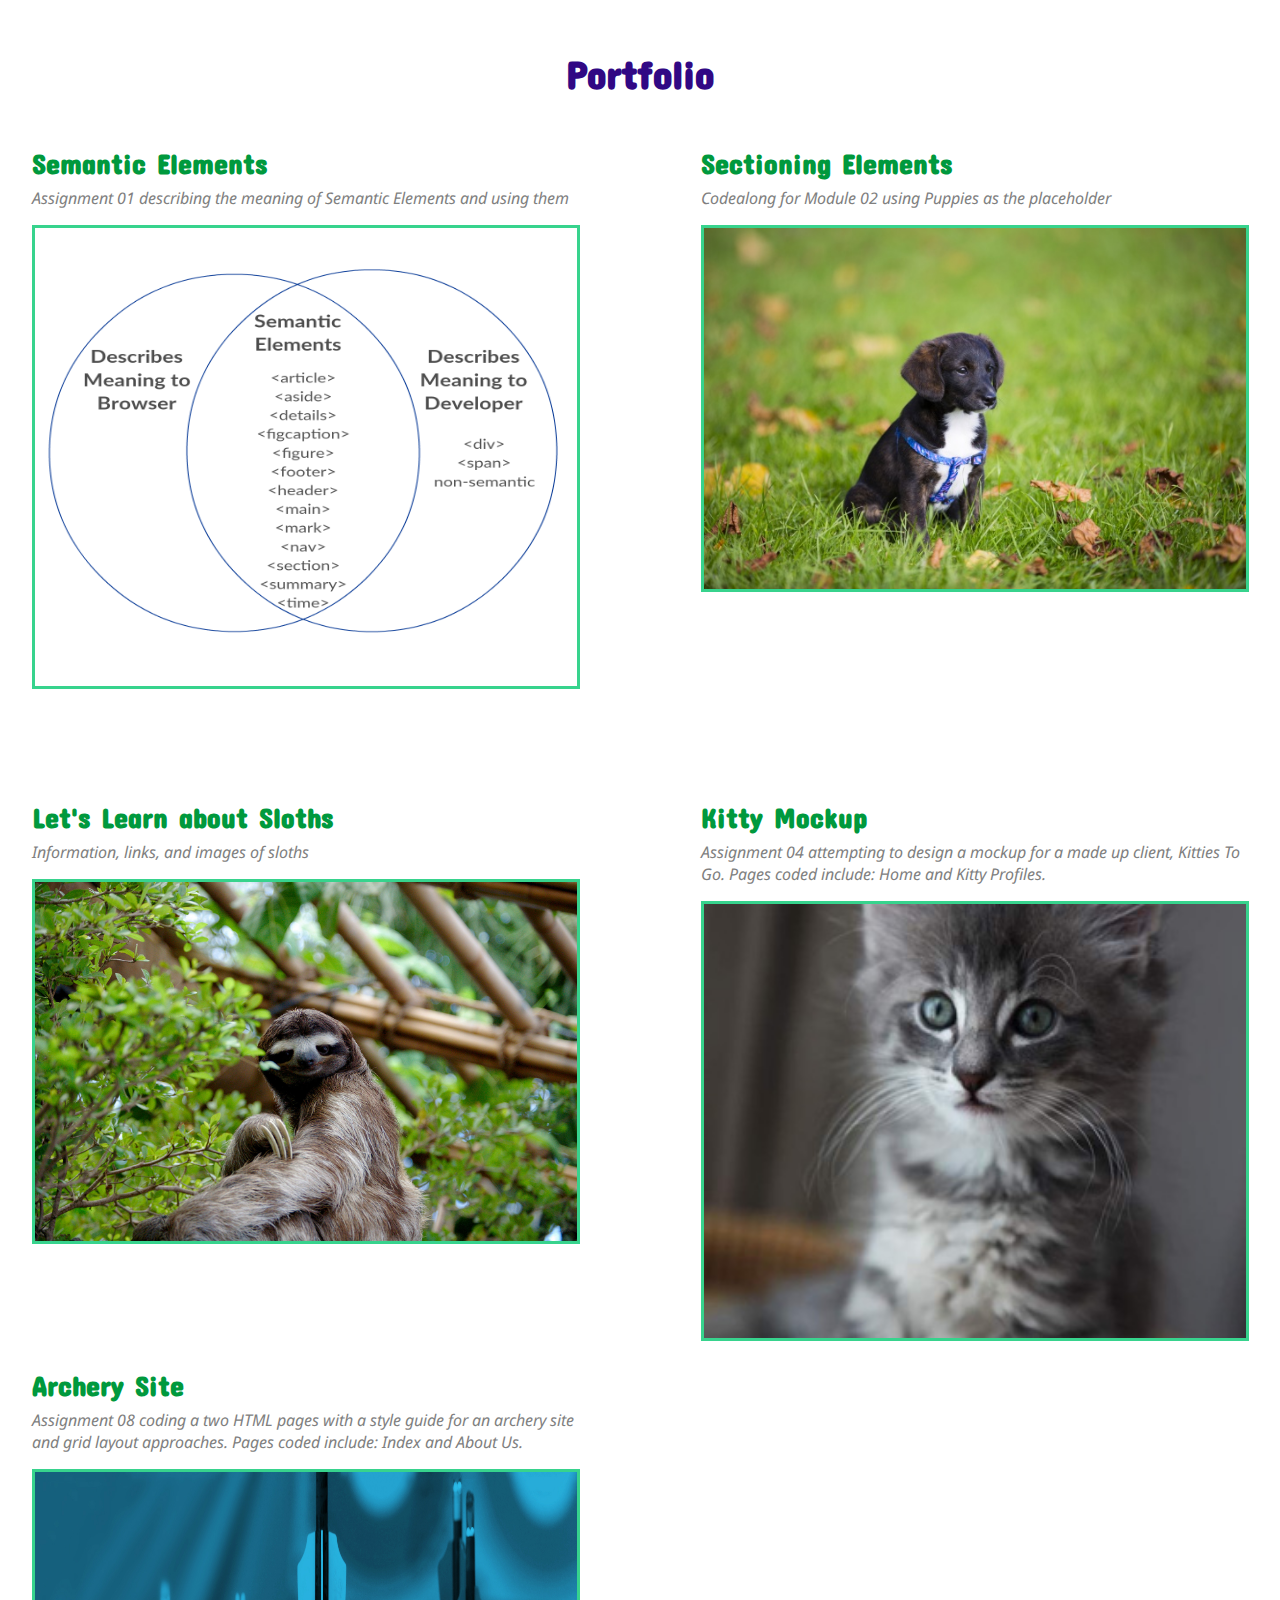
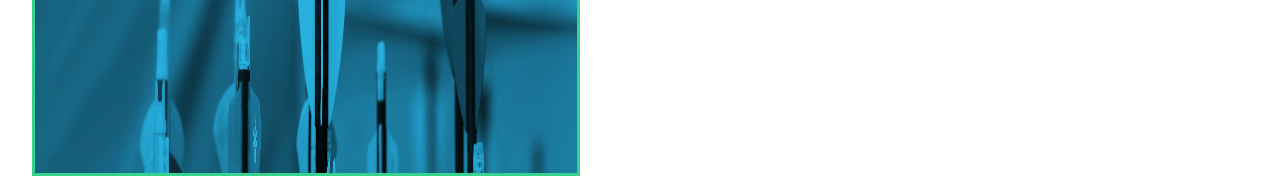
==== commit 962eadce: "add sr-only for nav link icons and on index with kitty mockup and archery site" ====
--- a/index.html
+++ b/index.html
@@ -10,6 +10,7 @@
   <body>
     <header>
       <nav>
+        <span class="sr-only">This link opens the About Me page</span>
         <a class="main-nav-links" href="about-me.html"><i class="far fa-user"></i></a>
       </nav>
       <h1>Portfolio</h1>
@@ -36,13 +37,15 @@
         </section>
 
         <section class="tiles">
-          <a class="header" href="kitty-mockup.html"><h2>Kitty Mockup</h2></a>
+          <span class="sr-only">This link opens in a new tab</span>
+          <a class="header" href="kitty-mockup.html" target="_blank"><h2>Kitty Mockup</h2></a>
           <p class="description">Assignment 04 attempting to design a mockup for a made up client, Kitties To Go. Pages coded include: Home and Kitty Profiles.</p>
           <img class="tiles-images" src="images/lesson04-mock3-sidebar-cat.jpg" alt="">
         </section>
 
         <section class="tiles">
-          <a class="header" href="archery.html"><h2>Archery Site</h2></a>
+          <span class="sr-only">This link opens in a new tab</span>
+          <a class="header" href="archery.html" target="_blank"><h2>Archery Site</h2></a>
           <p class="description">Assignment 08 coding a two HTML pages with a style guide for an archery site and grid layout approaches. Pages coded include: Index and About Us.</p>
           <img class="tiles-images" src="images/footerImage.jpg" alt="" height="100%">
         </section>
--- a/styles/stylesheet.css
+++ b/styles/stylesheet.css
@@ -28,15 +28,9 @@
   padding: .5rem;
   text-decoration: none;
   display: inline-block;
-  text-shadow: 2px 2px 6px white;
-  transition-property: opacity;
-  transition-duration: 1s;
-  transition-timing-function: ease;
-  transition-delay: 0s;
 }
 .main-nav-links:hover{
   color:rgba(171, 232, 92, 1);
-  text-shadow: 2px 2px 6px rgb(236, 235, 235);
 }
 /*title/links for pages inside site*/
 h2{
@@ -61,7 +55,7 @@
 .description{
   font-style:italic;
   color: grey;
-  margin-top: -15px;
+  margin-top: -1rem;
 }
 /*code in semantics site*/
 code{
@@ -75,9 +69,9 @@
   font-family: 'Concert One', cursive, sans-serif;
   font-size: 40px;
   text-align: center;
-  margin-top: -.5rem;
+  margin-top: -.25rem;
 }
-/*h3 in dummy1, 2, and puppy (as article&aside headers)*/
+/*h3 in puppy (as article&aside headers)*/
 h4{
   font-family: 'Concert One', 'Noto Sans', sans-serif;
   font-style: italic;
@@ -193,3 +187,11 @@
   border-width: 0 3px 3px 0;
   transform: rotate(45deg);
 }
+.sr-only {
+  position: absolute;
+  left: -1000px;
+  top: auto;
+  width: 1px;
+  height: 1px;
+  overflow: hidden;
+}
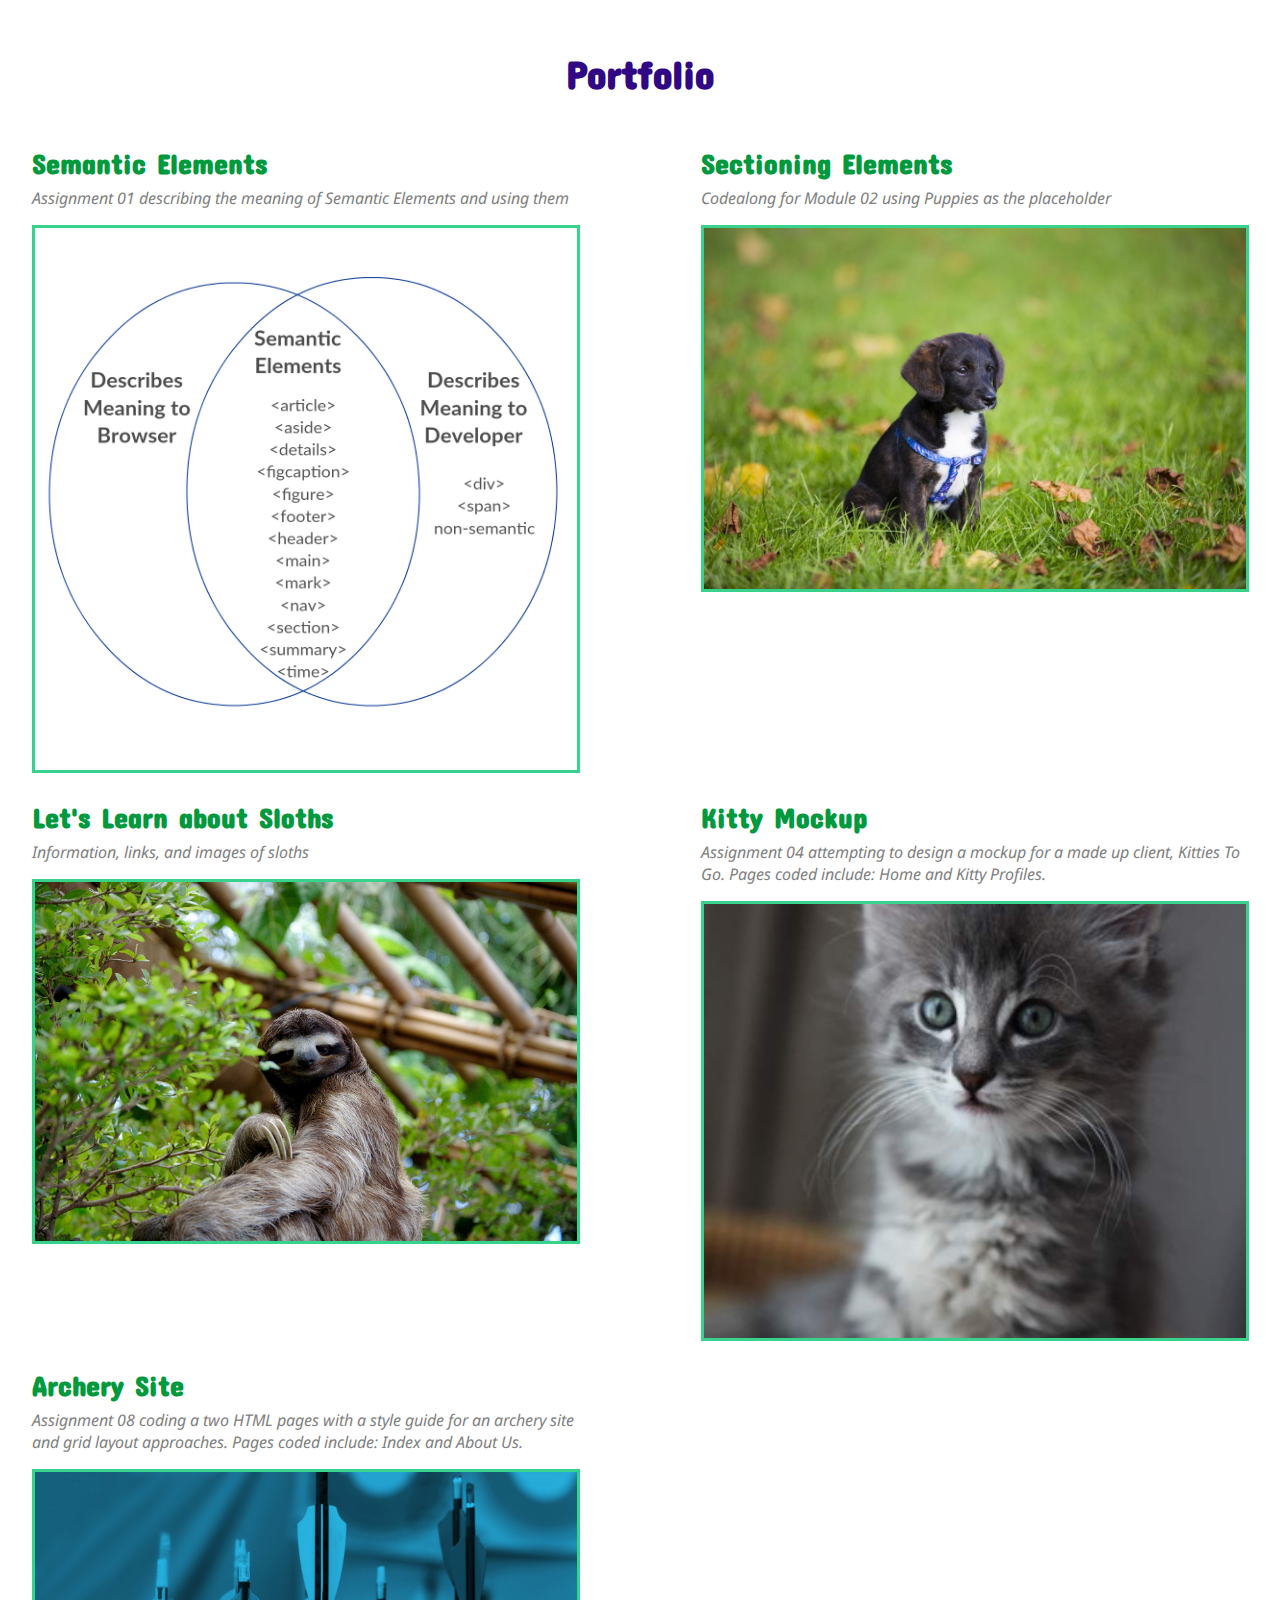
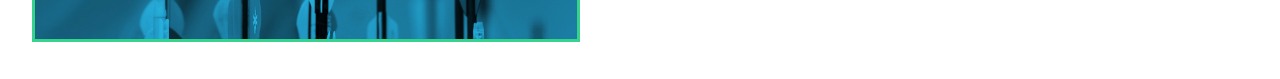
==== commit b68f992e: "edits when ran through validator" ====
--- a/index.html
+++ b/index.html
@@ -21,7 +21,7 @@
       <section class="tiles">
         <a class="header" href="semantic-elements.html"><h2>Semantic Elements</h2></a>
         <p class="description">Assignment 01 describing the meaning of Semantic Elements and using them</p>
-        <img class="tiles-images" src="images/semantic-image.png" alt="Semantic Elements Venn Diagram. The first section is titled Describes Meaning to the Browser. The second section is titled Describes Meaning to the Developer with the points: <div>, <span>, and non-semantic elements. The sectioning combining Describes Meaning to Browser and Describes Meaning to Developer is titled Sectioning Elements. The points under Semantic Elements are: <article>, <aside>, <details>, <figcaption>, <figure>, <footer>, <header>, <main>, <mark>, <nav>, <section>, <summary>, and <time>." height="70%">
+        <img class="tiles-images" src="images/semantic-image.png" alt="Semantic Elements Venn Diagram. The first section is titled Describes Meaning to the Browser. The second section is titled Describes Meaning to the Developer with the points: <div>, <span>, and non-semantic elements. The sectioning combining Describes Meaning to Browser and Describes Meaning to Developer is titled Sectioning Elements. The points under Semantic Elements are: <article>, <aside>, <details>, <figcaption>, <figure>, <footer>, <header>, <main>, <mark>, <nav>, <section>, <summary>, and <time>.">
         </section>
 
         <section class="tiles">
@@ -47,7 +47,7 @@
           <span class="sr-only">This link opens in a new tab</span>
           <a class="header" href="archery.html" target="_blank"><h2>Archery Site</h2></a>
           <p class="description">Assignment 08 coding a two HTML pages with a style guide for an archery site and grid layout approaches. Pages coded include: Index and About Us.</p>
-          <img class="tiles-images" src="images/footerImage.jpg" alt="" height="100%">
+          <img class="tiles-images" src="images/footerImage.jpg" alt="">
         </section>
       </div>
 
--- a/styles/stylesheet.css
+++ b/styles/stylesheet.css
@@ -126,6 +126,7 @@
   border-radius: 0.5rem;
   width: 20rem;
   height: 1.5rem;
+  background-color: lightGrey;
 }
 input[type=submit]{
   width: 100%;
